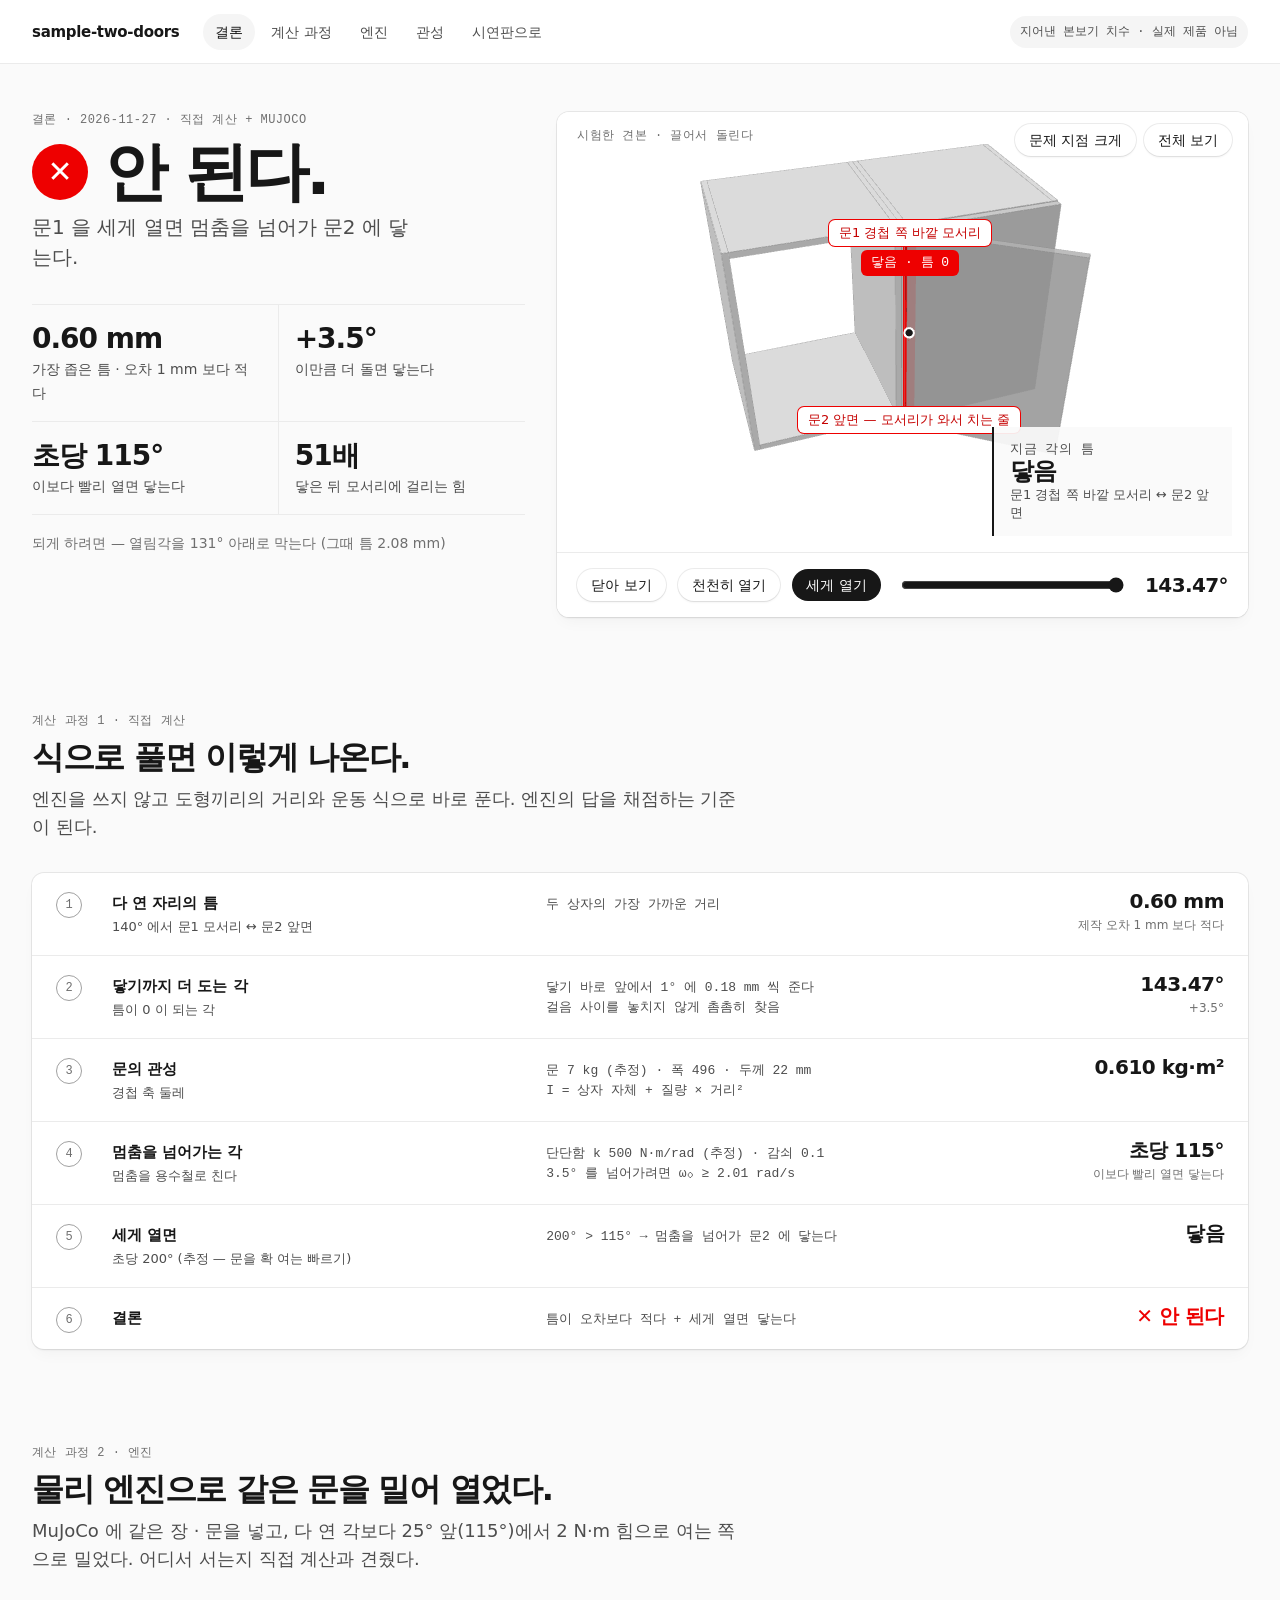
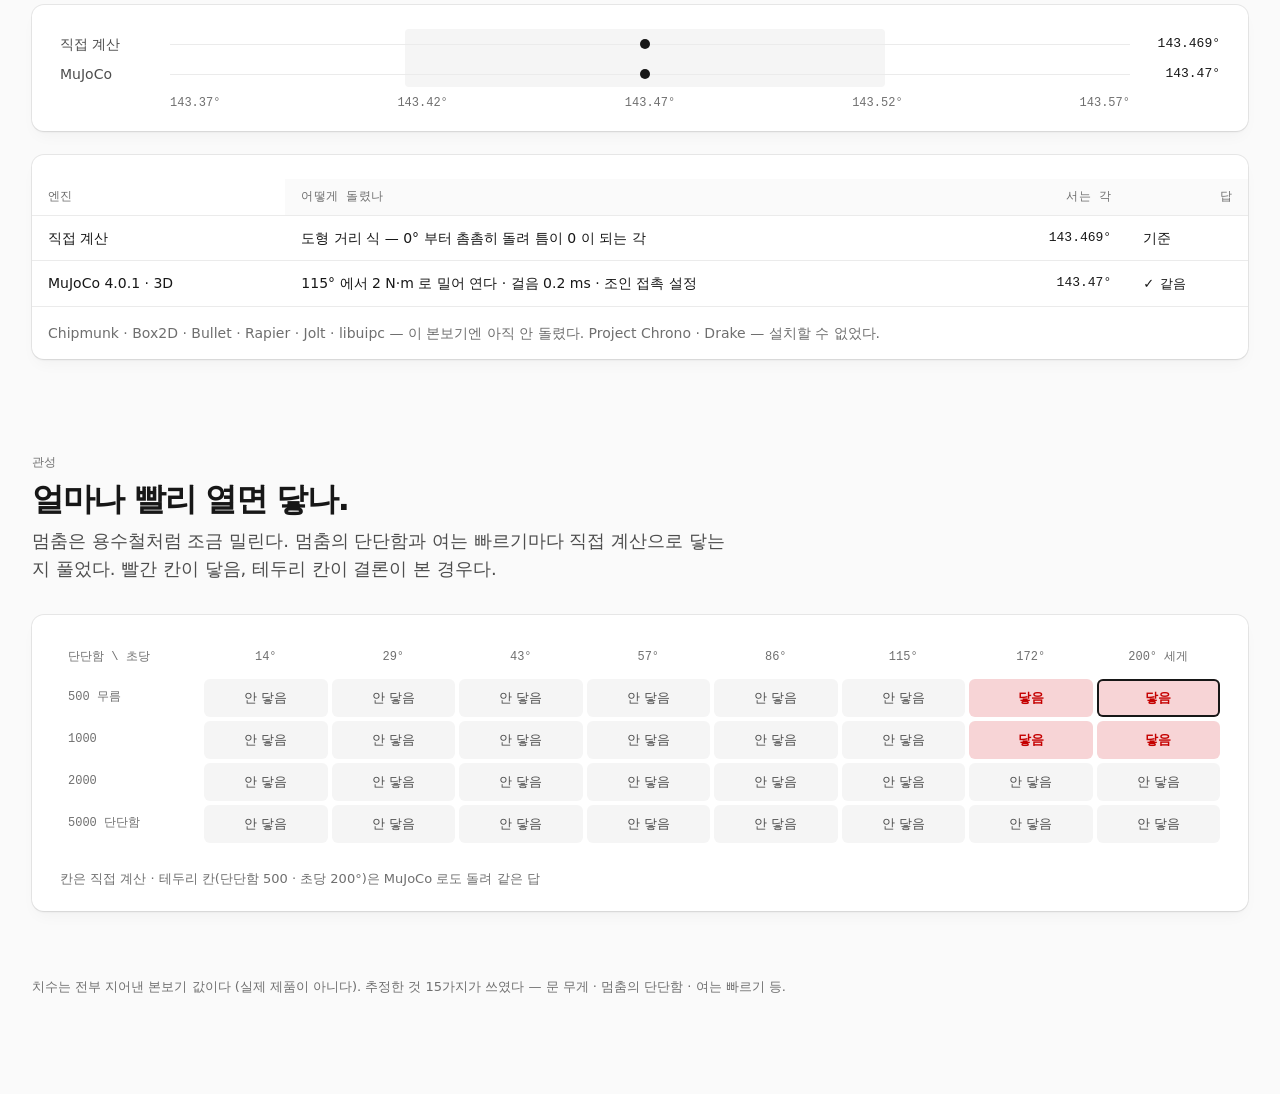
==== result/index.html @ 65b696af "결과 페이지 시안 — 지어낸 두 문 장으로 3D 문제 지점 짚기 · 직접 계산 과정 · MuJoCo 맞춰 보기 · 관성 칸 표 (사용자 11-27 Vercel 모양 · 엔진은 계산" ====
<!doctype html>
<html lang="ko"><head><meta charset="utf-8"><title>결과 페이지 시안 — sample-two-doors</title>
<meta name="viewport" content="width=device-width, initial-scale=1">
<style>
:root{--ink:#171717;--body:#4d4d4d;--mute:#6f6f6f;--hair:#ebebeb;--hair2:#a1a1a1;--canvas:#fff;--soft:#fafafa;--soft2:#f5f5f5;
 --err:#ee0000;--err-soft:#f7d4d6;--err-deep:#c50000;--link:#0070f3;
 --sans:"Segoe UI Variable Display","Segoe UI","Malgun Gothic",system-ui,sans-serif;--mono:"Cascadia Mono",Consolas,"D2Coding",monospace;
 --e2:0 0 0 1px #00000014,0 1px 1px #00000005,0 2px 2px #0000000a;--e4:0 0 0 1px #00000014,0 2px 2px #0000000a,0 8px 16px -4px #0000000a}
*{box-sizing:border-box;margin:0;padding:0}
body{background:var(--soft);color:var(--ink);font-family:var(--sans);font-size:16px;line-height:24px;font-variant-numeric:tabular-nums}
.eyebrow{font-family:var(--mono);font-size:12px;line-height:16px;color:var(--mute);text-transform:uppercase;letter-spacing:.04em}
nav{height:64px;background:var(--canvas);border-bottom:1px solid var(--hair);display:flex;align-items:center;gap:24px;padding:0 32px;position:sticky;top:0}
nav b{font-size:15px;font-weight:600;letter-spacing:-.3px}
nav .links{display:flex;gap:4px}
nav .links a{font-size:14px;color:var(--body);padding:6px 12px;border-radius:999px;text-decoration:none}
nav .links a.on{background:var(--soft2);color:var(--ink)}
.badge{margin-left:auto;font-family:var(--mono);font-size:12px;background:var(--soft2);color:var(--body);border-radius:999px;padding:4px 10px}
.page{max-width:1400px;margin:0 auto;padding:48px 32px 96px}
.hero{display:grid;grid-template-columns:5fr 7fr;gap:32px;align-items:stretch}
.verdict{display:flex;align-items:center;gap:16px;margin:12px 0 8px}
.x{width:56px;height:56px;border-radius:999px;background:var(--err);color:#fff;font-size:30px;display:flex;align-items:center;justify-content:center;font-weight:600}
h1{font-size:64px;line-height:64px;font-weight:600;letter-spacing:-3px}
.lead{font-size:20px;line-height:30px;color:var(--body);max-width:30ch;margin-bottom:32px}
.stats{display:grid;grid-template-columns:1fr 1fr;border-top:1px solid var(--hair)}
.stat{padding:16px 16px 16px 0;border-bottom:1px solid var(--hair)}
.stat:nth-child(odd){border-right:1px solid var(--hair)}.stat:nth-child(even){padding-left:16px}
.stat b{display:block;font-size:28px;line-height:36px;font-weight:600;letter-spacing:-1px}
.stat span{font-size:14px;line-height:20px;color:var(--body)}
.assumed{margin-top:16px;font-size:14px;color:var(--mute)}
.card{background:var(--canvas);border-radius:12px;box-shadow:var(--e4);position:relative;overflow:hidden}
.stage{min-height:440px;position:relative}
.stage .eyebrow{position:absolute;left:20px;top:16px}
.tag{position:absolute;font-size:13px;line-height:18px;background:var(--canvas);box-shadow:var(--e2);border-radius:6px;padding:4px 10px}
.tag.hit{background:var(--err);color:#fff;box-shadow:none}
.gl{position:absolute;inset:0}.gl canvas{display:block;width:100%!important;height:100%!important;cursor:grab}
.tags{position:absolute;inset:0;pointer-events:none}.tags .tag{white-space:nowrap}
.stage .eyebrow{z-index:2}.lens{z-index:2}
#seek{flex:1;accent-color:var(--ink);margin:0 8px}
.zoom{position:absolute;right:16px;top:12px;display:flex;gap:8px;z-index:2}
.tags .pin{background:var(--canvas);color:var(--err-deep);box-shadow:0 0 0 1px var(--err)}
.tags .gaptag{background:var(--ink);color:#fff;box-shadow:none;font-family:var(--mono)}
.tags .gaptag.hit{background:var(--err)}
/* 계산 과정 */
.steps{counter-reset:s}
.step{display:grid;grid-template-columns:40px 1fr 1.2fr 160px;gap:16px;align-items:baseline;padding:16px 24px;border-bottom:1px solid var(--hair)}
.step:last-child{border-bottom:0}
.step::before{counter-increment:s;content:counter(s);font:12px/16px var(--mono);color:var(--mute);border:1px solid var(--hair2);border-radius:999px;width:24px;height:24px;display:flex;align-items:center;justify-content:center}
.step .what{font-size:15px;font-weight:600}
.step .what span{display:block;font-weight:400;font-size:13px;color:var(--body)}
.step .how{font:13px/20px var(--mono);color:var(--body)}
.step .res{font-size:20px;font-weight:600;letter-spacing:-.5px;text-align:right}
.step .res small{display:block;font-size:12px;font-weight:400;color:var(--mute);letter-spacing:0}
.step.end .res{color:var(--err)}
.proc th:first-child,.proc td:first-child{position:sticky;left:0;background:var(--canvas)}
.proc td.m{text-align:right}
.proc th{text-align:right}.proc th:first-child{text-align:left}
.cmp{display:grid;grid-template-columns:repeat(3,1fr);gap:0}
.cmp > div{padding:20px 24px;border-right:1px solid var(--hair)}
.cmp > div:last-child{border-right:0}
.cmp h4{font-size:15px;font-weight:600;margin-bottom:10px}
.cmp .ab{display:grid;grid-template-columns:auto 1fr;gap:4px 12px;font-size:13px;line-height:20px}
.cmp .ab b{font:500 12px/20px var(--mono);color:var(--mute)}
.cmp .bad{color:var(--err-deep)}
.lens{position:absolute;right:16px;bottom:16px;width:240px;padding:14px 16px;background:rgba(250,250,250,.92);border-left:2px solid var(--ink)}
.lens b{font-size:24px;font-weight:600;letter-spacing:-.8px}
.lens p{font-size:13px;line-height:18px;color:var(--body)}
.seek{display:flex;align-items:center;gap:12px;padding:16px 20px;border-top:1px solid var(--hair);background:var(--canvas)}
.pill{font:500 14px/20px var(--sans);border-radius:999px;padding:6px 14px;border:0;box-shadow:var(--e2);background:var(--canvas);color:var(--ink)}
.pill.p{background:var(--ink);color:#fff;box-shadow:none}
.track{flex:1;position:relative;height:4px;background:var(--hair);border-radius:2px;margin:0 8px}
.track i{position:absolute;left:0;width:98.6%;height:4px;background:var(--ink);border-radius:2px}
.track u{position:absolute;top:-6px;width:16px;height:16px;border-radius:50%;background:var(--canvas);box-shadow:var(--e4);margin-left:-8px}
.track s{position:absolute;top:10px;font:12px/16px var(--mono);color:var(--mute);text-decoration:none;transform:translateX(-50%);white-space:nowrap}
.deg{font-size:20px;font-weight:600;letter-spacing:-.6px;min-width:84px;text-align:right}
section.band{margin-top:96px}
h2{font-size:32px;line-height:40px;font-weight:600;letter-spacing:-1.3px;margin:8px 0 8px}
.sub{font-size:18px;line-height:28px;color:var(--body);max-width:62ch;margin-bottom:32px}
.strip{padding:24px 28px 20px}
.row{display:grid;grid-template-columns:110px 1fr 90px;align-items:center;height:30px}
.row .n{font-size:14px;color:var(--body)}.row .v{font:13px/20px var(--mono);text-align:right}
.line{position:relative;height:30px}
.line::before{content:"";position:absolute;left:0;right:0;top:15px;height:1px;background:var(--hair)}
.line i{position:absolute;top:10px;width:10px;height:10px;margin-left:-5px;border-radius:50%;background:var(--ink)}
.band-ok{position:absolute;top:24px;bottom:44px;left:calc(28px + 110px + (100% - 56px - 200px)*.305);width:calc((100% - 56px - 200px)*.5);background:var(--soft2);border-radius:4px}
.axis{display:grid;grid-template-columns:110px 1fr 90px;margin-top:6px}
.axis div{display:flex;justify-content:space-between;font:12px/16px var(--mono);color:var(--mute)}
table{width:100%;border-collapse:collapse;margin-top:24px}
th{font:12px/16px var(--mono);text-transform:uppercase;letter-spacing:.04em;color:var(--mute);text-align:left;background:var(--soft);padding:10px 16px;border-bottom:1px solid var(--hair)}
td{font-size:14px;line-height:20px;padding:12px 16px;border-bottom:1px solid var(--hair);vertical-align:top}
td.m{font-family:var(--mono);font-size:13px}
td .s{display:block;color:var(--mute);font-size:13px}
.ok{display:inline-flex;align-items:center;gap:6px;font-size:13px}
.ok::before{content:"✓";font-weight:600}
.note{font-size:13px;color:var(--err-deep);display:block;margin-top:2px}
.pins{padding:14px 16px;font-size:14px;color:var(--mute)}
.grid{display:grid;grid-template-columns:140px repeat(8,1fr);gap:4px;padding:24px 28px}
.grid div{font-size:13px;line-height:18px;padding:10px 8px;border-radius:6px;background:var(--soft2);color:var(--body);text-align:center}
.grid .h{background:none;font:12px/16px var(--mono);color:var(--mute)}
.grid .rh{text-align:left}
.grid .t{background:var(--err-soft);color:var(--err-deep);font-weight:600}
.grid .f{box-shadow:inset 0 0 0 2px var(--ink)}
.foot{padding:0 28px 20px;font-size:13px;color:var(--mute)}
.note-end{margin-top:64px;font-size:13px;color:var(--mute)}
</style></head><body>

<nav>
  <b>sample-two-doors</b>
  <div class="links"><a class="on" href="#top">결론</a><a href="#calc">계산 과정</a><a href="#engines">엔진</a><a href="#inertia">관성</a><a href="../">시연판으로</a></div>
  <span class="badge">지어낸 본보기 치수 · 실제 제품 아님</span>
</nav>

<main class="page" id="top">
  <div class="hero">
    <div>
      <p class="eyebrow">결론 · 2026-11-27 · 직접 계산 + MuJoCo</p>
      <div class="verdict"><span class="x" aria-hidden="true">✕</span><h1>안 된다.</h1></div>
      <p class="lead">문1 을 세게 열면 멈춤을 넘어가 문2 에 닿는다.</p>
      <div class="stats">
        <div class="stat"><b>0.60 mm</b><span>가장 좁은 틈 · 오차 1 mm 보다 적다</span></div>
        <div class="stat"><b>+3.5°</b><span>이만큼 더 돌면 닿는다</span></div>
        <div class="stat"><b>초당 115°</b><span>이보다 빨리 열면 닿는다</span></div>
        <div class="stat"><b>51배</b><span>닿은 뒤 모서리에 걸리는 힘</span></div>
      </div>
      <p class="assumed">되게 하려면 — 열림각을 131° 아래로 막는다 (그때 틈 2.08 mm)</p>
    </div>

    <div class="card">
      <div class="stage">
        <span class="eyebrow">시험한 견본 · 끌어서 돌린다</span>
        <div id="gl" class="gl"></div>
        <div id="tags" class="tags"></div>
        <div class="zoom"><button class="pill" id="zoom-in">문제 지점 크게</button><button class="pill" id="zoom-out">전체 보기</button></div>
        <div class="lens"><p class="eyebrow" style="position:static">지금 각의 틈</p><b id="gap">—</b><p id="gap-say">문1 경첩 쪽 바깥 모서리 ↔ 문2 앞면</p></div>
      </div>
      <div class="seek">
        <button class="pill" data-play="close">닫아 보기</button><button class="pill" data-play="slow">천천히 열기</button><button class="pill p" data-play="hard">세게 열기</button>
        <input id="seek" type="range" min="0" max="143.469" step="0.05" value="143.469" aria-label="열림각">
        <span id="deg" class="deg">143.47°</span>
      </div>
    </div>
  </div>

  <section class="band" id="calc">
    <p class="eyebrow">계산 과정 1 · 직접 계산</p>
    <h2>식으로 풀면 이렇게 나온다.</h2>
    <p class="sub">엔진을 쓰지 않고 도형끼리의 거리와 운동 식으로 바로 푼다. 엔진의 답을 채점하는 기준이 된다.</p>
    <div class="card steps">
      <div class="step"><div class="what">다 연 자리의 틈<span>140° 에서 문1 모서리 ↔ 문2 앞면</span></div><div class="how">두 상자의 가장 가까운 거리</div><div class="res">0.60 mm<small>제작 오차 1 mm 보다 적다</small></div></div>
      <div class="step"><div class="what">닿기까지 더 도는 각<span>틈이 0 이 되는 각</span></div><div class="how">닿기 바로 앞에서 1° 에 0.18 mm 씩 준다<br>걸음 사이를 놓치지 않게 촘촘히 찾음</div><div class="res">143.47°<small>+3.5°</small></div></div>
      <div class="step"><div class="what">문의 관성<span>경첩 축 둘레</span></div><div class="how">문 7 kg (추정) · 폭 496 · 두께 22 mm<br>I = 상자 자체 + 질량 × 거리²</div><div class="res">0.610 kg·m²</div></div>
      <div class="step"><div class="what">멈춤을 넘어가는 각<span>멈춤을 용수철로 친다</span></div><div class="how">단단함 k 500 N·m/rad (추정) · 감쇠 0.1<br>3.5° 를 넘어가려면 ω₀ ≥ 2.01 rad/s</div><div class="res">초당 115°<small>이보다 빨리 열면 닿는다</small></div></div>
      <div class="step"><div class="what">세게 열면<span>초당 200° (추정 — 문을 확 여는 빠르기)</span></div><div class="how">200° &gt; 115° → 멈춤을 넘어가 문2 에 닿는다</div><div class="res">닿음</div></div>
      <div class="step end"><div class="what">결론</div><div class="how">틈이 오차보다 적다 + 세게 열면 닿는다</div><div class="res">✕ 안 된다</div></div>
    </div>
  </section>

  <section class="band" id="engines">
    <p class="eyebrow">계산 과정 2 · 엔진</p>
    <h2>물리 엔진으로 같은 문을 밀어 열었다.</h2>
    <p class="sub">MuJoCo 에 같은 장 · 문을 넣고, 다 연 각보다 25° 앞(115°)에서 2 N·m 힘으로 여는 쪽으로 밀었다. 어디서 서는지 직접 계산과 견줬다.</p>
    <div class="card strip">
      <span class="band-ok" aria-hidden="true" style="left:calc(28px + 110px + (100% - 56px - 200px)*.245)"></span>
      <div class="row"><span class="n">직접 계산</span><span class="line"><i style="left:49.5%"></i></span><span class="v">143.469°</span></div>
      <div class="row"><span class="n">MuJoCo</span><span class="line"><i style="left:49.5%"></i></span><span class="v">143.47°</span></div>
      <div class="axis"><span></span><div><span>143.37°</span><span>143.42°</span><span>143.47°</span><span>143.52°</span><span>143.57°</span></div><span></span></div>
    </div>
    <div class="card" style="margin-top:24px;overflow-x:auto">
      <table class="proc">
        <tr><th>엔진</th><th style="text-align:left">어떻게 돌렸나</th><th>서는 각</th><th>답</th></tr>
        <tr><td>직접 계산</td><td style="text-align:left">도형 거리 식 — 0° 부터 촘촘히 돌려 틈이 0 이 되는 각</td><td class="m">143.469°</td><td>기준</td></tr>
        <tr><td>MuJoCo 4.0.1 · 3D</td><td style="text-align:left">115° 에서 2 N·m 로 밀어 연다 · 걸음 0.2 ms · 조인 접촉 설정</td><td class="m">143.47°</td><td><span class="ok">같음</span></td></tr>
      </table>
      <p class="pins">Chipmunk · Box2D · Bullet · Rapier · Jolt · libuipc — 이 본보기엔 아직 안 돌렸다. Project Chrono · Drake — 설치할 수 없었다.</p>
    </div>
  </section>

  <section class="band" id="inertia">
    <p class="eyebrow">관성</p>
    <h2>얼마나 빨리 열면 닿나.</h2>
    <p class="sub">멈춤은 용수철처럼 조금 밀린다. 멈춤의 단단함과 여는 빠르기마다 직접 계산으로 닿는지 풀었다. 빨간 칸이 닿음, 테두리 칸이 결론이 본 경우다.</p>
    <div class="card">
      <div class="grid">
        <div class="h rh">단단함 \ 초당</div><div class="h">14°</div><div class="h">29°</div><div class="h">43°</div><div class="h">57°</div><div class="h">86°</div><div class="h">115°</div><div class="h">172°</div><div class="h">200° 세게</div>
        <div class="h rh">500 무름</div><div>안 닿음</div><div>안 닿음</div><div>안 닿음</div><div>안 닿음</div><div>안 닿음</div><div>안 닿음</div><div class="t">닿음</div><div class="t f">닿음</div>
        <div class="h rh">1000</div><div>안 닿음</div><div>안 닿음</div><div>안 닿음</div><div>안 닿음</div><div>안 닿음</div><div>안 닿음</div><div class="t">닿음</div><div class="t">닿음</div>
        <div class="h rh">2000</div><div>안 닿음</div><div>안 닿음</div><div>안 닿음</div><div>안 닿음</div><div>안 닿음</div><div>안 닿음</div><div>안 닿음</div><div>안 닿음</div>
        <div class="h rh">5000 단단함</div><div>안 닿음</div><div>안 닿음</div><div>안 닿음</div><div>안 닿음</div><div>안 닿음</div><div>안 닿음</div><div>안 닿음</div><div>안 닿음</div>
      </div>
      <p class="foot">칸은 직접 계산 · 테두리 칸(단단함 500 · 초당 200°)은 MuJoCo 로도 돌려 같은 답</p>
    </div>
  </section>

  <p class="note-end">치수는 전부 지어낸 본보기 값이다 (실제 제품이 아니다). 추정한 것 15가지가 쓰였다 — 문 무게 · 멈춤의 단단함 · 여는 빠르기 등.</p>
</main>
<script type="importmap">{"imports":{"three":"../vendor/three.module.js","three/addons/controls/OrbitControls.js":"../vendor/controls/OrbitControls.js"}}</script>
<script type="module" src="./result3d.js"></script>
</body></html>
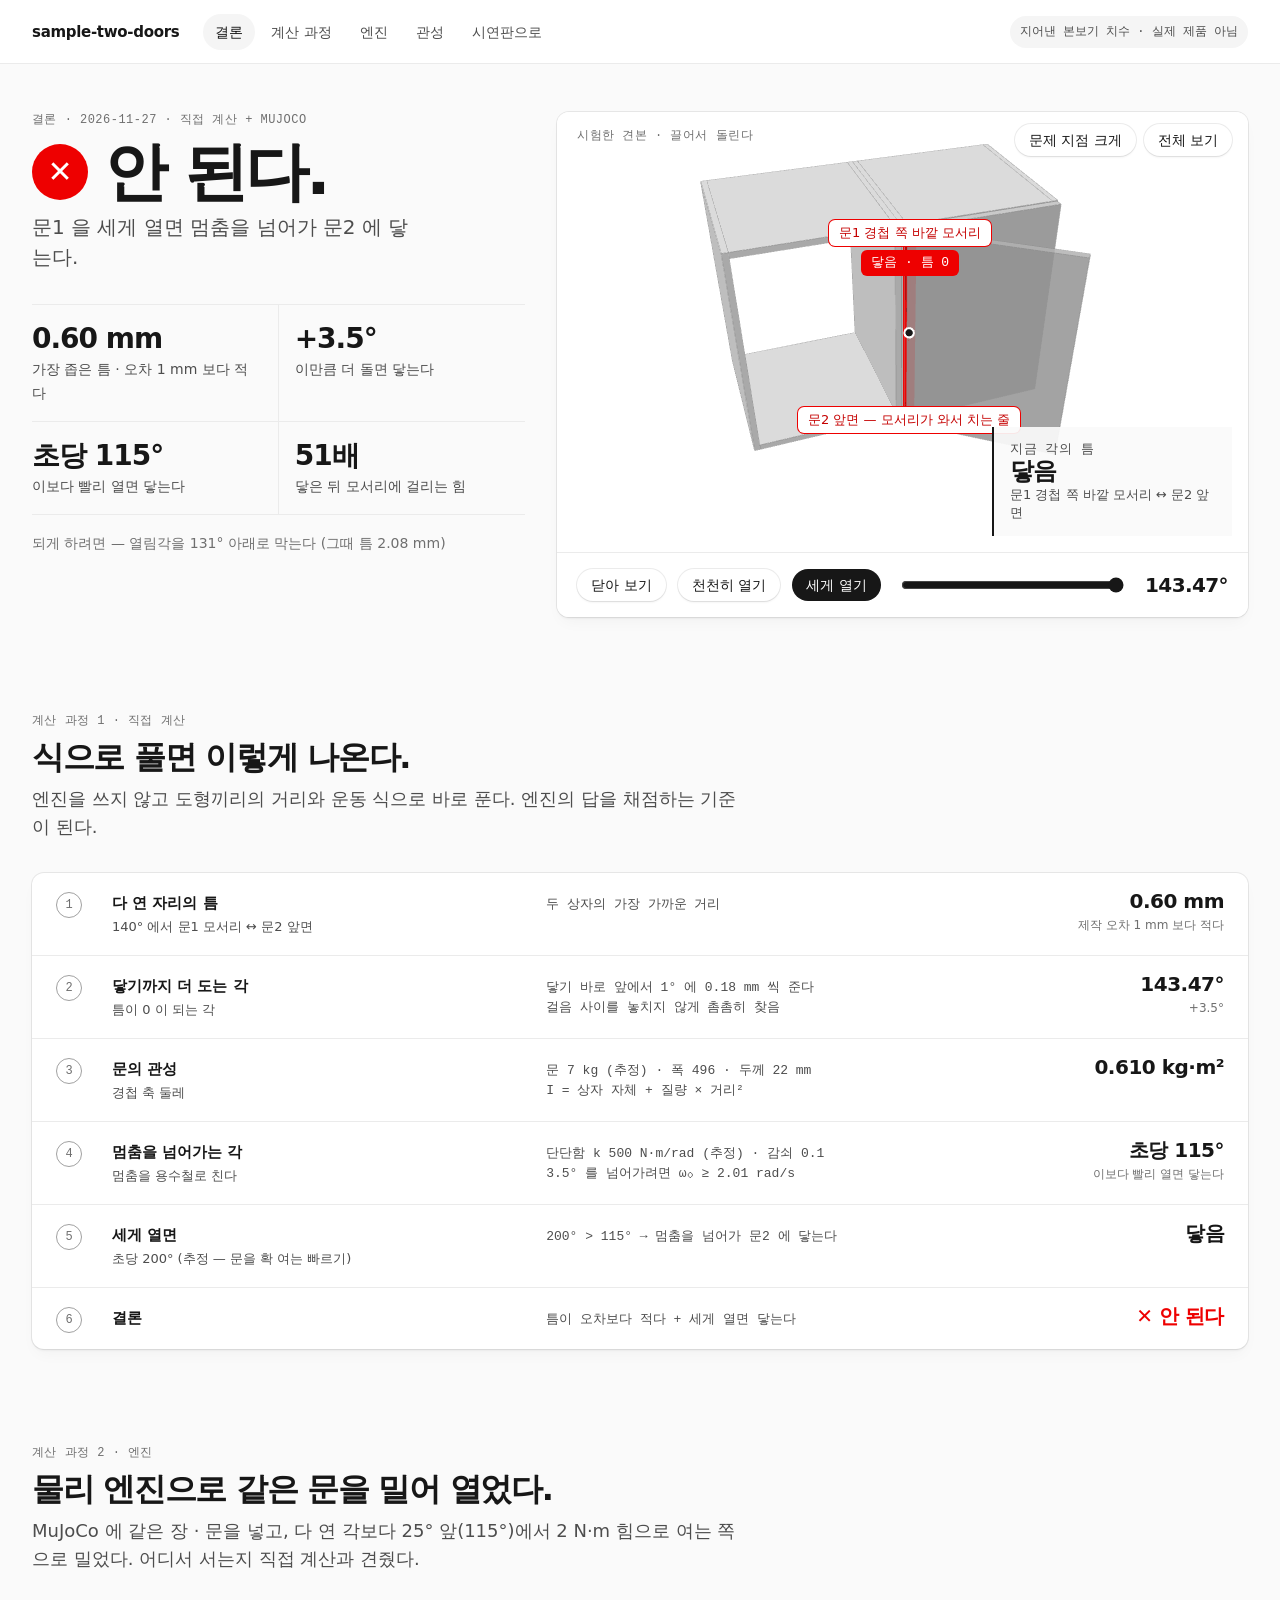
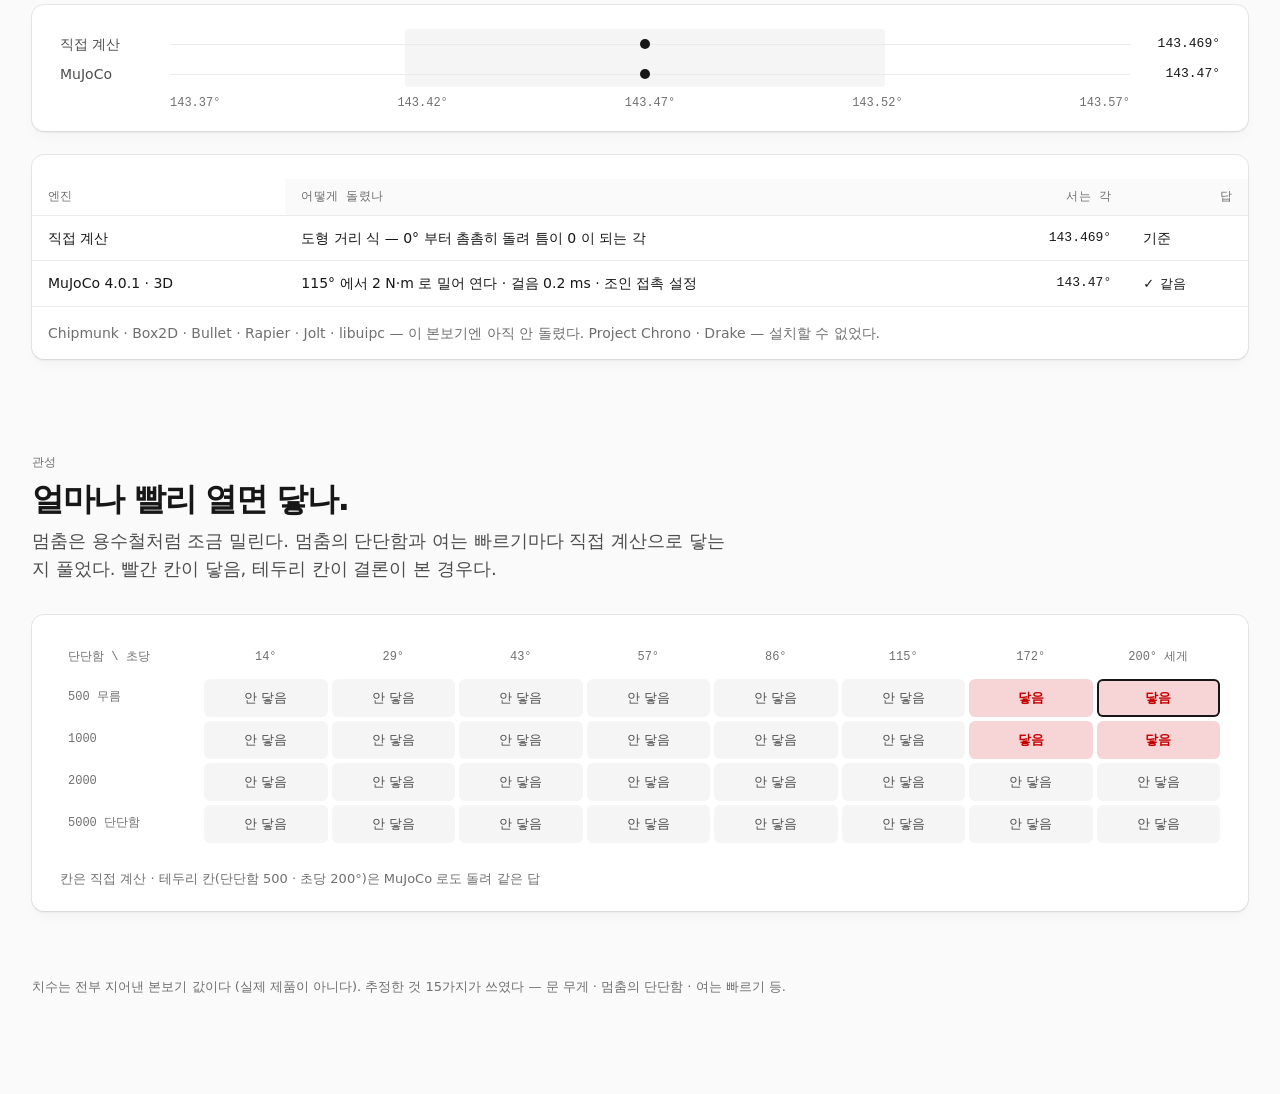
==== commit bcc7c8cb: "결과 페이지 시안 휴대폰 판 — 한 줄로 쌓고 3D 는 좁은 폭에 맞게 물러섬 · 엔진 표는 줄마다 칸으로 · 관성 칸 표는 한 화면에 (사용자 11-28 "모바일 버전도") Co" ====
--- a/result/index.html
+++ b/result/index.html
@@ -1,197 +1,239 @@
-<!doctype html>
-<html lang="ko"><head><meta charset="utf-8"><title>결과 페이지 시안 — sample-two-doors</title>
-<meta name="viewport" content="width=device-width, initial-scale=1">
-<style>
-:root{--ink:#171717;--body:#4d4d4d;--mute:#6f6f6f;--hair:#ebebeb;--hair2:#a1a1a1;--canvas:#fff;--soft:#fafafa;--soft2:#f5f5f5;
- --err:#ee0000;--err-soft:#f7d4d6;--err-deep:#c50000;--link:#0070f3;
- --sans:"Segoe UI Variable Display","Segoe UI","Malgun Gothic",system-ui,sans-serif;--mono:"Cascadia Mono",Consolas,"D2Coding",monospace;
- --e2:0 0 0 1px #00000014,0 1px 1px #00000005,0 2px 2px #0000000a;--e4:0 0 0 1px #00000014,0 2px 2px #0000000a,0 8px 16px -4px #0000000a}
-*{box-sizing:border-box;margin:0;padding:0}
-body{background:var(--soft);color:var(--ink);font-family:var(--sans);font-size:16px;line-height:24px;font-variant-numeric:tabular-nums}
-.eyebrow{font-family:var(--mono);font-size:12px;line-height:16px;color:var(--mute);text-transform:uppercase;letter-spacing:.04em}
-nav{height:64px;background:var(--canvas);border-bottom:1px solid var(--hair);display:flex;align-items:center;gap:24px;padding:0 32px;position:sticky;top:0}
-nav b{font-size:15px;font-weight:600;letter-spacing:-.3px}
-nav .links{display:flex;gap:4px}
-nav .links a{font-size:14px;color:var(--body);padding:6px 12px;border-radius:999px;text-decoration:none}
-nav .links a.on{background:var(--soft2);color:var(--ink)}
-.badge{margin-left:auto;font-family:var(--mono);font-size:12px;background:var(--soft2);color:var(--body);border-radius:999px;padding:4px 10px}
-.page{max-width:1400px;margin:0 auto;padding:48px 32px 96px}
-.hero{display:grid;grid-template-columns:5fr 7fr;gap:32px;align-items:stretch}
-.verdict{display:flex;align-items:center;gap:16px;margin:12px 0 8px}
-.x{width:56px;height:56px;border-radius:999px;background:var(--err);color:#fff;font-size:30px;display:flex;align-items:center;justify-content:center;font-weight:600}
-h1{font-size:64px;line-height:64px;font-weight:600;letter-spacing:-3px}
-.lead{font-size:20px;line-height:30px;color:var(--body);max-width:30ch;margin-bottom:32px}
-.stats{display:grid;grid-template-columns:1fr 1fr;border-top:1px solid var(--hair)}
-.stat{padding:16px 16px 16px 0;border-bottom:1px solid var(--hair)}
-.stat:nth-child(odd){border-right:1px solid var(--hair)}.stat:nth-child(even){padding-left:16px}
-.stat b{display:block;font-size:28px;line-height:36px;font-weight:600;letter-spacing:-1px}
-.stat span{font-size:14px;line-height:20px;color:var(--body)}
-.assumed{margin-top:16px;font-size:14px;color:var(--mute)}
-.card{background:var(--canvas);border-radius:12px;box-shadow:var(--e4);position:relative;overflow:hidden}
-.stage{min-height:440px;position:relative}
-.stage .eyebrow{position:absolute;left:20px;top:16px}
-.tag{position:absolute;font-size:13px;line-height:18px;background:var(--canvas);box-shadow:var(--e2);border-radius:6px;padding:4px 10px}
-.tag.hit{background:var(--err);color:#fff;box-shadow:none}
-.gl{position:absolute;inset:0}.gl canvas{display:block;width:100%!important;height:100%!important;cursor:grab}
-.tags{position:absolute;inset:0;pointer-events:none}.tags .tag{white-space:nowrap}
-.stage .eyebrow{z-index:2}.lens{z-index:2}
-#seek{flex:1;accent-color:var(--ink);margin:0 8px}
-.zoom{position:absolute;right:16px;top:12px;display:flex;gap:8px;z-index:2}
-.tags .pin{background:var(--canvas);color:var(--err-deep);box-shadow:0 0 0 1px var(--err)}
-.tags .gaptag{background:var(--ink);color:#fff;box-shadow:none;font-family:var(--mono)}
-.tags .gaptag.hit{background:var(--err)}
-/* 계산 과정 */
-.steps{counter-reset:s}
-.step{display:grid;grid-template-columns:40px 1fr 1.2fr 160px;gap:16px;align-items:baseline;padding:16px 24px;border-bottom:1px solid var(--hair)}
-.step:last-child{border-bottom:0}
-.step::before{counter-increment:s;content:counter(s);font:12px/16px var(--mono);color:var(--mute);border:1px solid var(--hair2);border-radius:999px;width:24px;height:24px;display:flex;align-items:center;justify-content:center}
-.step .what{font-size:15px;font-weight:600}
-.step .what span{display:block;font-weight:400;font-size:13px;color:var(--body)}
-.step .how{font:13px/20px var(--mono);color:var(--body)}
-.step .res{font-size:20px;font-weight:600;letter-spacing:-.5px;text-align:right}
-.step .res small{display:block;font-size:12px;font-weight:400;color:var(--mute);letter-spacing:0}
-.step.end .res{color:var(--err)}
-.proc th:first-child,.proc td:first-child{position:sticky;left:0;background:var(--canvas)}
-.proc td.m{text-align:right}
-.proc th{text-align:right}.proc th:first-child{text-align:left}
-.cmp{display:grid;grid-template-columns:repeat(3,1fr);gap:0}
-.cmp > div{padding:20px 24px;border-right:1px solid var(--hair)}
-.cmp > div:last-child{border-right:0}
-.cmp h4{font-size:15px;font-weight:600;margin-bottom:10px}
-.cmp .ab{display:grid;grid-template-columns:auto 1fr;gap:4px 12px;font-size:13px;line-height:20px}
-.cmp .ab b{font:500 12px/20px var(--mono);color:var(--mute)}
-.cmp .bad{color:var(--err-deep)}
-.lens{position:absolute;right:16px;bottom:16px;width:240px;padding:14px 16px;background:rgba(250,250,250,.92);border-left:2px solid var(--ink)}
-.lens b{font-size:24px;font-weight:600;letter-spacing:-.8px}
-.lens p{font-size:13px;line-height:18px;color:var(--body)}
-.seek{display:flex;align-items:center;gap:12px;padding:16px 20px;border-top:1px solid var(--hair);background:var(--canvas)}
-.pill{font:500 14px/20px var(--sans);border-radius:999px;padding:6px 14px;border:0;box-shadow:var(--e2);background:var(--canvas);color:var(--ink)}
-.pill.p{background:var(--ink);color:#fff;box-shadow:none}
-.track{flex:1;position:relative;height:4px;background:var(--hair);border-radius:2px;margin:0 8px}
-.track i{position:absolute;left:0;width:98.6%;height:4px;background:var(--ink);border-radius:2px}
-.track u{position:absolute;top:-6px;width:16px;height:16px;border-radius:50%;background:var(--canvas);box-shadow:var(--e4);margin-left:-8px}
-.track s{position:absolute;top:10px;font:12px/16px var(--mono);color:var(--mute);text-decoration:none;transform:translateX(-50%);white-space:nowrap}
-.deg{font-size:20px;font-weight:600;letter-spacing:-.6px;min-width:84px;text-align:right}
-section.band{margin-top:96px}
-h2{font-size:32px;line-height:40px;font-weight:600;letter-spacing:-1.3px;margin:8px 0 8px}
-.sub{font-size:18px;line-height:28px;color:var(--body);max-width:62ch;margin-bottom:32px}
-.strip{padding:24px 28px 20px}
-.row{display:grid;grid-template-columns:110px 1fr 90px;align-items:center;height:30px}
-.row .n{font-size:14px;color:var(--body)}.row .v{font:13px/20px var(--mono);text-align:right}
-.line{position:relative;height:30px}
-.line::before{content:"";position:absolute;left:0;right:0;top:15px;height:1px;background:var(--hair)}
-.line i{position:absolute;top:10px;width:10px;height:10px;margin-left:-5px;border-radius:50%;background:var(--ink)}
-.band-ok{position:absolute;top:24px;bottom:44px;left:calc(28px + 110px + (100% - 56px - 200px)*.305);width:calc((100% - 56px - 200px)*.5);background:var(--soft2);border-radius:4px}
-.axis{display:grid;grid-template-columns:110px 1fr 90px;margin-top:6px}
-.axis div{display:flex;justify-content:space-between;font:12px/16px var(--mono);color:var(--mute)}
-table{width:100%;border-collapse:collapse;margin-top:24px}
-th{font:12px/16px var(--mono);text-transform:uppercase;letter-spacing:.04em;color:var(--mute);text-align:left;background:var(--soft);padding:10px 16px;border-bottom:1px solid var(--hair)}
-td{font-size:14px;line-height:20px;padding:12px 16px;border-bottom:1px solid var(--hair);vertical-align:top}
-td.m{font-family:var(--mono);font-size:13px}
-td .s{display:block;color:var(--mute);font-size:13px}
-.ok{display:inline-flex;align-items:center;gap:6px;font-size:13px}
-.ok::before{content:"✓";font-weight:600}
-.note{font-size:13px;color:var(--err-deep);display:block;margin-top:2px}
-.pins{padding:14px 16px;font-size:14px;color:var(--mute)}
-.grid{display:grid;grid-template-columns:140px repeat(8,1fr);gap:4px;padding:24px 28px}
-.grid div{font-size:13px;line-height:18px;padding:10px 8px;border-radius:6px;background:var(--soft2);color:var(--body);text-align:center}
-.grid .h{background:none;font:12px/16px var(--mono);color:var(--mute)}
-.grid .rh{text-align:left}
-.grid .t{background:var(--err-soft);color:var(--err-deep);font-weight:600}
-.grid .f{box-shadow:inset 0 0 0 2px var(--ink)}
-.foot{padding:0 28px 20px;font-size:13px;color:var(--mute)}
-.note-end{margin-top:64px;font-size:13px;color:var(--mute)}
-</style></head><body>
-
-<nav>
-  <b>sample-two-doors</b>
-  <div class="links"><a class="on" href="#top">결론</a><a href="#calc">계산 과정</a><a href="#engines">엔진</a><a href="#inertia">관성</a><a href="../">시연판으로</a></div>
-  <span class="badge">지어낸 본보기 치수 · 실제 제품 아님</span>
-</nav>
-
-<main class="page" id="top">
-  <div class="hero">
-    <div>
-      <p class="eyebrow">결론 · 2026-11-27 · 직접 계산 + MuJoCo</p>
-      <div class="verdict"><span class="x" aria-hidden="true">✕</span><h1>안 된다.</h1></div>
-      <p class="lead">문1 을 세게 열면 멈춤을 넘어가 문2 에 닿는다.</p>
-      <div class="stats">
-        <div class="stat"><b>0.60 mm</b><span>가장 좁은 틈 · 오차 1 mm 보다 적다</span></div>
-        <div class="stat"><b>+3.5°</b><span>이만큼 더 돌면 닿는다</span></div>
-        <div class="stat"><b>초당 115°</b><span>이보다 빨리 열면 닿는다</span></div>
-        <div class="stat"><b>51배</b><span>닿은 뒤 모서리에 걸리는 힘</span></div>
-      </div>
-      <p class="assumed">되게 하려면 — 열림각을 131° 아래로 막는다 (그때 틈 2.08 mm)</p>
-    </div>
-
-    <div class="card">
-      <div class="stage">
-        <span class="eyebrow">시험한 견본 · 끌어서 돌린다</span>
-        <div id="gl" class="gl"></div>
-        <div id="tags" class="tags"></div>
-        <div class="zoom"><button class="pill" id="zoom-in">문제 지점 크게</button><button class="pill" id="zoom-out">전체 보기</button></div>
-        <div class="lens"><p class="eyebrow" style="position:static">지금 각의 틈</p><b id="gap">—</b><p id="gap-say">문1 경첩 쪽 바깥 모서리 ↔ 문2 앞면</p></div>
-      </div>
-      <div class="seek">
-        <button class="pill" data-play="close">닫아 보기</button><button class="pill" data-play="slow">천천히 열기</button><button class="pill p" data-play="hard">세게 열기</button>
-        <input id="seek" type="range" min="0" max="143.469" step="0.05" value="143.469" aria-label="열림각">
-        <span id="deg" class="deg">143.47°</span>
-      </div>
-    </div>
-  </div>
-
-  <section class="band" id="calc">
-    <p class="eyebrow">계산 과정 1 · 직접 계산</p>
-    <h2>식으로 풀면 이렇게 나온다.</h2>
-    <p class="sub">엔진을 쓰지 않고 도형끼리의 거리와 운동 식으로 바로 푼다. 엔진의 답을 채점하는 기준이 된다.</p>
-    <div class="card steps">
-      <div class="step"><div class="what">다 연 자리의 틈<span>140° 에서 문1 모서리 ↔ 문2 앞면</span></div><div class="how">두 상자의 가장 가까운 거리</div><div class="res">0.60 mm<small>제작 오차 1 mm 보다 적다</small></div></div>
-      <div class="step"><div class="what">닿기까지 더 도는 각<span>틈이 0 이 되는 각</span></div><div class="how">닿기 바로 앞에서 1° 에 0.18 mm 씩 준다<br>걸음 사이를 놓치지 않게 촘촘히 찾음</div><div class="res">143.47°<small>+3.5°</small></div></div>
-      <div class="step"><div class="what">문의 관성<span>경첩 축 둘레</span></div><div class="how">문 7 kg (추정) · 폭 496 · 두께 22 mm<br>I = 상자 자체 + 질량 × 거리²</div><div class="res">0.610 kg·m²</div></div>
-      <div class="step"><div class="what">멈춤을 넘어가는 각<span>멈춤을 용수철로 친다</span></div><div class="how">단단함 k 500 N·m/rad (추정) · 감쇠 0.1<br>3.5° 를 넘어가려면 ω₀ ≥ 2.01 rad/s</div><div class="res">초당 115°<small>이보다 빨리 열면 닿는다</small></div></div>
-      <div class="step"><div class="what">세게 열면<span>초당 200° (추정 — 문을 확 여는 빠르기)</span></div><div class="how">200° &gt; 115° → 멈춤을 넘어가 문2 에 닿는다</div><div class="res">닿음</div></div>
-      <div class="step end"><div class="what">결론</div><div class="how">틈이 오차보다 적다 + 세게 열면 닿는다</div><div class="res">✕ 안 된다</div></div>
-    </div>
-  </section>
-
-  <section class="band" id="engines">
-    <p class="eyebrow">계산 과정 2 · 엔진</p>
-    <h2>물리 엔진으로 같은 문을 밀어 열었다.</h2>
-    <p class="sub">MuJoCo 에 같은 장 · 문을 넣고, 다 연 각보다 25° 앞(115°)에서 2 N·m 힘으로 여는 쪽으로 밀었다. 어디서 서는지 직접 계산과 견줬다.</p>
-    <div class="card strip">
-      <span class="band-ok" aria-hidden="true" style="left:calc(28px + 110px + (100% - 56px - 200px)*.245)"></span>
-      <div class="row"><span class="n">직접 계산</span><span class="line"><i style="left:49.5%"></i></span><span class="v">143.469°</span></div>
-      <div class="row"><span class="n">MuJoCo</span><span class="line"><i style="left:49.5%"></i></span><span class="v">143.47°</span></div>
-      <div class="axis"><span></span><div><span>143.37°</span><span>143.42°</span><span>143.47°</span><span>143.52°</span><span>143.57°</span></div><span></span></div>
-    </div>
-    <div class="card" style="margin-top:24px;overflow-x:auto">
-      <table class="proc">
-        <tr><th>엔진</th><th style="text-align:left">어떻게 돌렸나</th><th>서는 각</th><th>답</th></tr>
-        <tr><td>직접 계산</td><td style="text-align:left">도형 거리 식 — 0° 부터 촘촘히 돌려 틈이 0 이 되는 각</td><td class="m">143.469°</td><td>기준</td></tr>
-        <tr><td>MuJoCo 4.0.1 · 3D</td><td style="text-align:left">115° 에서 2 N·m 로 밀어 연다 · 걸음 0.2 ms · 조인 접촉 설정</td><td class="m">143.47°</td><td><span class="ok">같음</span></td></tr>
-      </table>
-      <p class="pins">Chipmunk · Box2D · Bullet · Rapier · Jolt · libuipc — 이 본보기엔 아직 안 돌렸다. Project Chrono · Drake — 설치할 수 없었다.</p>
-    </div>
-  </section>
-
-  <section class="band" id="inertia">
-    <p class="eyebrow">관성</p>
-    <h2>얼마나 빨리 열면 닿나.</h2>
-    <p class="sub">멈춤은 용수철처럼 조금 밀린다. 멈춤의 단단함과 여는 빠르기마다 직접 계산으로 닿는지 풀었다. 빨간 칸이 닿음, 테두리 칸이 결론이 본 경우다.</p>
-    <div class="card">
-      <div class="grid">
-        <div class="h rh">단단함 \ 초당</div><div class="h">14°</div><div class="h">29°</div><div class="h">43°</div><div class="h">57°</div><div class="h">86°</div><div class="h">115°</div><div class="h">172°</div><div class="h">200° 세게</div>
-        <div class="h rh">500 무름</div><div>안 닿음</div><div>안 닿음</div><div>안 닿음</div><div>안 닿음</div><div>안 닿음</div><div>안 닿음</div><div class="t">닿음</div><div class="t f">닿음</div>
-        <div class="h rh">1000</div><div>안 닿음</div><div>안 닿음</div><div>안 닿음</div><div>안 닿음</div><div>안 닿음</div><div>안 닿음</div><div class="t">닿음</div><div class="t">닿음</div>
-        <div class="h rh">2000</div><div>안 닿음</div><div>안 닿음</div><div>안 닿음</div><div>안 닿음</div><div>안 닿음</div><div>안 닿음</div><div>안 닿음</div><div>안 닿음</div>
-        <div class="h rh">5000 단단함</div><div>안 닿음</div><div>안 닿음</div><div>안 닿음</div><div>안 닿음</div><div>안 닿음</div><div>안 닿음</div><div>안 닿음</div><div>안 닿음</div>
-      </div>
-      <p class="foot">칸은 직접 계산 · 테두리 칸(단단함 500 · 초당 200°)은 MuJoCo 로도 돌려 같은 답</p>
-    </div>
-  </section>
-
-  <p class="note-end">치수는 전부 지어낸 본보기 값이다 (실제 제품이 아니다). 추정한 것 15가지가 쓰였다 — 문 무게 · 멈춤의 단단함 · 여는 빠르기 등.</p>
-</main>
-<script type="importmap">{"imports":{"three":"../vendor/three.module.js","three/addons/controls/OrbitControls.js":"../vendor/controls/OrbitControls.js"}}</script>
-<script type="module" src="./result3d.js"></script>
-</body></html>
+<!doctype html>
+<html lang="ko"><head><meta charset="utf-8"><title>결과 페이지 시안 — sample-two-doors</title>
+<meta name="viewport" content="width=device-width, initial-scale=1">
+<style>
+:root{--ink:#171717;--body:#4d4d4d;--mute:#6f6f6f;--hair:#ebebeb;--hair2:#a1a1a1;--canvas:#fff;--soft:#fafafa;--soft2:#f5f5f5;
+ --err:#ee0000;--err-soft:#f7d4d6;--err-deep:#c50000;--link:#0070f3;
+ --sans:"Segoe UI Variable Display","Segoe UI","Malgun Gothic",system-ui,sans-serif;--mono:"Cascadia Mono",Consolas,"D2Coding",monospace;
+ --e2:0 0 0 1px #00000014,0 1px 1px #00000005,0 2px 2px #0000000a;--e4:0 0 0 1px #00000014,0 2px 2px #0000000a,0 8px 16px -4px #0000000a}
+*{box-sizing:border-box;margin:0;padding:0}
+body{background:var(--soft);color:var(--ink);font-family:var(--sans);font-size:16px;line-height:24px;font-variant-numeric:tabular-nums}
+.eyebrow{font-family:var(--mono);font-size:12px;line-height:16px;color:var(--mute);text-transform:uppercase;letter-spacing:.04em}
+nav{height:64px;background:var(--canvas);border-bottom:1px solid var(--hair);display:flex;align-items:center;gap:24px;padding:0 32px;position:sticky;top:0;z-index:10}
+nav b{font-size:15px;font-weight:600;letter-spacing:-.3px}
+nav .links{display:flex;gap:4px}
+nav .links a{font-size:14px;color:var(--body);padding:6px 12px;border-radius:999px;text-decoration:none}
+nav .links a.on{background:var(--soft2);color:var(--ink)}
+.badge{margin-left:auto;font-family:var(--mono);font-size:12px;background:var(--soft2);color:var(--body);border-radius:999px;padding:4px 10px}
+.page{max-width:1400px;margin:0 auto;padding:48px 32px 96px}
+.hero{display:grid;grid-template-columns:5fr 7fr;gap:32px;align-items:stretch}
+.verdict{display:flex;align-items:center;gap:16px;margin:12px 0 8px}
+.x{width:56px;height:56px;border-radius:999px;background:var(--err);color:#fff;font-size:30px;display:flex;align-items:center;justify-content:center;font-weight:600}
+h1{font-size:64px;line-height:64px;font-weight:600;letter-spacing:-3px}
+.lead{font-size:20px;line-height:30px;color:var(--body);max-width:30ch;margin-bottom:32px}
+.stats{display:grid;grid-template-columns:1fr 1fr;border-top:1px solid var(--hair)}
+.stat{padding:16px 16px 16px 0;border-bottom:1px solid var(--hair)}
+.stat:nth-child(odd){border-right:1px solid var(--hair)}.stat:nth-child(even){padding-left:16px}
+.stat b{display:block;font-size:28px;line-height:36px;font-weight:600;letter-spacing:-1px}
+.stat span{font-size:14px;line-height:20px;color:var(--body)}
+.assumed{margin-top:16px;font-size:14px;color:var(--mute)}
+.card{background:var(--canvas);border-radius:12px;box-shadow:var(--e4);position:relative;overflow:hidden}
+.stage{min-height:440px;position:relative}
+.stage .eyebrow{position:absolute;left:20px;top:16px}
+.tag{position:absolute;font-size:13px;line-height:18px;background:var(--canvas);box-shadow:var(--e2);border-radius:6px;padding:4px 10px}
+.tag.hit{background:var(--err);color:#fff;box-shadow:none}
+.gl{position:absolute;inset:0}.gl canvas{display:block;width:100%!important;height:100%!important;cursor:grab}
+.tags{position:absolute;inset:0;pointer-events:none}.tags .tag{white-space:nowrap}
+.stage .eyebrow{z-index:2}.lens{z-index:2}
+#seek{flex:1;accent-color:var(--ink);margin:0 8px}
+.zoom{position:absolute;right:16px;top:12px;display:flex;gap:8px;z-index:2}
+.tags .pin{background:var(--canvas);color:var(--err-deep);box-shadow:0 0 0 1px var(--err)}
+.tags .gaptag{background:var(--ink);color:#fff;box-shadow:none;font-family:var(--mono)}
+.tags .gaptag.hit{background:var(--err)}
+/* 계산 과정 */
+.steps{counter-reset:s}
+.step{display:grid;grid-template-columns:40px 1fr 1.2fr 160px;gap:16px;align-items:baseline;padding:16px 24px;border-bottom:1px solid var(--hair)}
+.step:last-child{border-bottom:0}
+.step::before{counter-increment:s;content:counter(s);font:12px/16px var(--mono);color:var(--mute);border:1px solid var(--hair2);border-radius:999px;width:24px;height:24px;display:flex;align-items:center;justify-content:center}
+.step .what{font-size:15px;font-weight:600}
+.step .what span{display:block;font-weight:400;font-size:13px;color:var(--body)}
+.step .how{font:13px/20px var(--mono);color:var(--body)}
+.step .res{font-size:20px;font-weight:600;letter-spacing:-.5px;text-align:right}
+.step .res small{display:block;font-size:12px;font-weight:400;color:var(--mute);letter-spacing:0}
+.step.end .res{color:var(--err)}
+.proc th:first-child,.proc td:first-child{position:sticky;left:0;background:var(--canvas)}
+.proc td.m{text-align:right}
+.proc th{text-align:right}.proc th:first-child{text-align:left}
+.cmp{display:grid;grid-template-columns:repeat(3,1fr);gap:0}
+.cmp > div{padding:20px 24px;border-right:1px solid var(--hair)}
+.cmp > div:last-child{border-right:0}
+.cmp h4{font-size:15px;font-weight:600;margin-bottom:10px}
+.cmp .ab{display:grid;grid-template-columns:auto 1fr;gap:4px 12px;font-size:13px;line-height:20px}
+.cmp .ab b{font:500 12px/20px var(--mono);color:var(--mute)}
+.cmp .bad{color:var(--err-deep)}
+.lens{position:absolute;right:16px;bottom:16px;width:240px;padding:14px 16px;background:rgba(250,250,250,.92);border-left:2px solid var(--ink)}
+.lens b{font-size:24px;font-weight:600;letter-spacing:-.8px}
+.lens p{font-size:13px;line-height:18px;color:var(--body)}
+.seek{display:flex;align-items:center;gap:12px;padding:16px 20px;border-top:1px solid var(--hair);background:var(--canvas)}
+.pill{font:500 14px/20px var(--sans);border-radius:999px;padding:6px 14px;border:0;box-shadow:var(--e2);background:var(--canvas);color:var(--ink)}
+.pill.p{background:var(--ink);color:#fff;box-shadow:none}
+.track{flex:1;position:relative;height:4px;background:var(--hair);border-radius:2px;margin:0 8px}
+.track i{position:absolute;left:0;width:98.6%;height:4px;background:var(--ink);border-radius:2px}
+.track u{position:absolute;top:-6px;width:16px;height:16px;border-radius:50%;background:var(--canvas);box-shadow:var(--e4);margin-left:-8px}
+.track s{position:absolute;top:10px;font:12px/16px var(--mono);color:var(--mute);text-decoration:none;transform:translateX(-50%);white-space:nowrap}
+.deg{font-size:20px;font-weight:600;letter-spacing:-.6px;min-width:84px;text-align:right}
+section.band{margin-top:96px}
+h2{font-size:32px;line-height:40px;font-weight:600;letter-spacing:-1.3px;margin:8px 0 8px}
+.sub{font-size:18px;line-height:28px;color:var(--body);max-width:62ch;margin-bottom:32px}
+.strip{padding:24px 28px 20px}
+.strip{--nw:110px;--vw:90px}
+.row{display:grid;grid-template-columns:var(--nw) 1fr var(--vw);align-items:center;height:30px}
+.row .n{font-size:14px;color:var(--body)}.row .v{font:13px/20px var(--mono);text-align:right}
+.line{position:relative;height:30px}
+.line::before{content:"";position:absolute;left:0;right:0;top:15px;height:1px;background:var(--hair)}
+.line i{position:absolute;top:10px;width:10px;height:10px;margin-left:-5px;border-radius:50%;background:var(--ink)}
+.band-ok{position:absolute;top:24px;bottom:44px;left:calc(28px + var(--nw) + (100% - 56px - var(--nw) - var(--vw))*var(--at,.305));width:calc((100% - 56px - var(--nw) - var(--vw))*.5);background:var(--soft2);border-radius:4px}
+.axis{display:grid;grid-template-columns:var(--nw) 1fr var(--vw);margin-top:6px}
+.axis div{display:flex;justify-content:space-between;font:12px/16px var(--mono);color:var(--mute)}
+table{width:100%;border-collapse:collapse;margin-top:24px}
+th{font:12px/16px var(--mono);text-transform:uppercase;letter-spacing:.04em;color:var(--mute);text-align:left;background:var(--soft);padding:10px 16px;border-bottom:1px solid var(--hair)}
+td{font-size:14px;line-height:20px;padding:12px 16px;border-bottom:1px solid var(--hair);vertical-align:top}
+td.m{font-family:var(--mono);font-size:13px}
+td .s{display:block;color:var(--mute);font-size:13px}
+.ok{display:inline-flex;align-items:center;gap:6px;font-size:13px}
+.ok::before{content:"✓";font-weight:600}
+.note{font-size:13px;color:var(--err-deep);display:block;margin-top:2px}
+.pins{padding:14px 16px;font-size:14px;color:var(--mute)}
+.grid{display:grid;grid-template-columns:140px repeat(8,1fr);gap:4px;padding:24px 28px}
+.grid div{font-size:13px;line-height:18px;padding:10px 8px;border-radius:6px;background:var(--soft2);color:var(--body);text-align:center}
+.grid .h{background:none;font:12px/16px var(--mono);color:var(--mute)}
+.grid .rh{text-align:left}
+.grid .t{background:var(--err-soft);color:var(--err-deep);font-weight:600}
+.grid .f{box-shadow:inset 0 0 0 2px var(--ink)}
+.foot{padding:0 28px 20px;font-size:13px;color:var(--mute)}
+.note-end{margin-top:64px;font-size:13px;color:var(--mute)}
+
+/* 휴대폰 — 한 줄로 쌓는다 (3D → 막대 → 계산 과정 → 엔진 → 관성) */
+.scroll-x{overflow-x:auto;-webkit-overflow-scrolling:touch}
+@media (max-width:760px){
+ nav{height:auto;flex-wrap:wrap;gap:8px 12px;padding:10px 16px;position:static}
+ nav .links{order:3;width:100%;overflow-x:auto;flex-wrap:nowrap;white-space:nowrap;margin:0 -4px;scrollbar-width:none}
+ nav .links::-webkit-scrollbar{display:none}
+ .badge{margin-left:auto;font-size:11px;padding:3px 8px}
+ .page{padding:24px 16px 64px}
+ .hero{grid-template-columns:1fr;gap:24px}
+ .verdict{gap:12px}.x{width:44px;height:44px;font-size:24px}
+ h1{font-size:44px;line-height:48px;letter-spacing:-2px}
+ .lead{font-size:18px;line-height:27px;margin-bottom:20px}
+ .stat b{font-size:22px;line-height:30px}.stat span{font-size:13px}
+ .stage{min-height:0}.stage .gl{position:relative;height:340px}
+ .zoom{right:10px;top:34px}.zoom .pill{font-size:13px;padding:5px 10px}
+ .lens{position:static;width:auto;margin:0;padding:10px 14px;border-left:0;border-top:1px solid var(--hair);background:var(--soft)}.lens b{font-size:18px}.lens p{font-size:12px}
+ .seek{flex-wrap:wrap;padding:12px}
+ .seek .pill{flex:1;padding:8px 6px;font-size:13px}
+ #seek{order:5;flex:1 1 70%;margin:6px 0 0}.deg{order:6;margin-top:6px;font-size:18px;min-width:0}
+ section.band{margin-top:64px}
+ h2{font-size:26px;line-height:32px;letter-spacing:-.9px}
+ .sub{font-size:16px;line-height:24px;margin-bottom:20px}
+ .step{grid-template-columns:28px 1fr;gap:4px 12px;padding:14px 16px}
+ .step .how,.step .res{grid-column:2}.step .res{text-align:left;font-size:18px}
+ .strip{--nw:72px;--vw:74px;padding:16px 14px 14px}
+ .band-ok{left:calc(14px + var(--nw) + (100% - 28px - var(--nw) - var(--vw))*var(--at,.305));width:calc((100% - 28px - var(--nw) - var(--vw))*.5)}
+ .row .n{font-size:13px}.row .v{font-size:12px}
+ .axis div{font-size:10px}
+ .axis div span:nth-child(2n){visibility:hidden}
+ .proc,.proc tbody{display:block}
+ .proc tr{display:grid;grid-template-columns:1fr auto auto;gap:4px 12px;padding:12px 16px;border-bottom:1px solid var(--hair)}
+ .proc tr:first-child{display:none}
+ .proc td{padding:0;border:0}
+ .proc td:nth-child(1){order:1;font-weight:600}.proc td:nth-child(3){order:2}.proc td:nth-child(4){order:3}
+ .proc td:nth-child(2){order:4;grid-column:1/-1;color:var(--body);font-size:13px}
+ .grid{grid-template-columns:58px repeat(8,1fr);gap:2px;padding:12px}
+ .grid div{font-size:10px;line-height:14px;padding:8px 1px;border-radius:4px}
+ .grid .h{font-size:9px}
+ .foot,.pins{padding-left:16px;padding-right:16px}
+}
+</style></head><body>
+
+<nav>
+  <b>sample-two-doors</b>
+  <div class="links"><a class="on" href="#top">결론</a><a href="#calc">계산 과정</a><a href="#engines">엔진</a><a href="#inertia">관성</a><a href="../">시연판으로</a></div>
+  <span class="badge">지어낸 본보기 치수 · 실제 제품 아님</span>
+</nav>
+
+<main class="page" id="top">
+  <div class="hero">
+    <div>
+      <p class="eyebrow">결론 · 2026-11-27 · 직접 계산 + MuJoCo</p>
+      <div class="verdict"><span class="x" aria-hidden="true">✕</span><h1>안 된다.</h1></div>
+      <p class="lead">문1 을 세게 열면 멈춤을 넘어가 문2 에 닿는다.</p>
+      <div class="stats">
+        <div class="stat"><b>0.60 mm</b><span>가장 좁은 틈 · 오차 1 mm 보다 적다</span></div>
+        <div class="stat"><b>+3.5°</b><span>이만큼 더 돌면 닿는다</span></div>
+        <div class="stat"><b>초당 115°</b><span>이보다 빨리 열면 닿는다</span></div>
+        <div class="stat"><b>51배</b><span>닿은 뒤 모서리에 걸리는 힘</span></div>
+      </div>
+      <p class="assumed">되게 하려면 — 열림각을 131° 아래로 막는다 (그때 틈 2.08 mm)</p>
+    </div>
+
+    <div class="card">
+      <div class="stage">
+        <span class="eyebrow">시험한 견본 · 끌어서 돌린다</span>
+        <div id="gl" class="gl"></div>
+        <div id="tags" class="tags"></div>
+        <div class="zoom"><button class="pill" id="zoom-in">문제 지점 크게</button><button class="pill" id="zoom-out">전체 보기</button></div>
+        <div class="lens"><p class="eyebrow" style="position:static">지금 각의 틈</p><b id="gap">—</b><p id="gap-say">문1 경첩 쪽 바깥 모서리 ↔ 문2 앞면</p></div>
+      </div>
+      <div class="seek">
+        <button class="pill" data-play="close">닫아 보기</button><button class="pill" data-play="slow">천천히 열기</button><button class="pill p" data-play="hard">세게 열기</button>
+        <input id="seek" type="range" min="0" max="143.469" step="0.05" value="143.469" aria-label="열림각">
+        <span id="deg" class="deg">143.47°</span>
+      </div>
+    </div>
+  </div>
+
+  <section class="band" id="calc">
+    <p class="eyebrow">계산 과정 1 · 직접 계산</p>
+    <h2>식으로 풀면 이렇게 나온다.</h2>
+    <p class="sub">엔진을 쓰지 않고 도형끼리의 거리와 운동 식으로 바로 푼다. 엔진의 답을 채점하는 기준이 된다.</p>
+    <div class="card steps">
+      <div class="step"><div class="what">다 연 자리의 틈<span>140° 에서 문1 모서리 ↔ 문2 앞면</span></div><div class="how">두 상자의 가장 가까운 거리</div><div class="res">0.60 mm<small>제작 오차 1 mm 보다 적다</small></div></div>
+      <div class="step"><div class="what">닿기까지 더 도는 각<span>틈이 0 이 되는 각</span></div><div class="how">닿기 바로 앞에서 1° 에 0.18 mm 씩 준다<br>걸음 사이를 놓치지 않게 촘촘히 찾음</div><div class="res">143.47°<small>+3.5°</small></div></div>
+      <div class="step"><div class="what">문의 관성<span>경첩 축 둘레</span></div><div class="how">문 7 kg (추정) · 폭 496 · 두께 22 mm<br>I = 상자 자체 + 질량 × 거리²</div><div class="res">0.610 kg·m²</div></div>
+      <div class="step"><div class="what">멈춤을 넘어가는 각<span>멈춤을 용수철로 친다</span></div><div class="how">단단함 k 500 N·m/rad (추정) · 감쇠 0.1<br>3.5° 를 넘어가려면 ω₀ ≥ 2.01 rad/s</div><div class="res">초당 115°<small>이보다 빨리 열면 닿는다</small></div></div>
+      <div class="step"><div class="what">세게 열면<span>초당 200° (추정 — 문을 확 여는 빠르기)</span></div><div class="how">200° &gt; 115° → 멈춤을 넘어가 문2 에 닿는다</div><div class="res">닿음</div></div>
+      <div class="step end"><div class="what">결론</div><div class="how">틈이 오차보다 적다 + 세게 열면 닿는다</div><div class="res">✕ 안 된다</div></div>
+    </div>
+  </section>
+
+  <section class="band" id="engines">
+    <p class="eyebrow">계산 과정 2 · 엔진</p>
+    <h2>물리 엔진으로 같은 문을 밀어 열었다.</h2>
+    <p class="sub">MuJoCo 에 같은 장 · 문을 넣고, 다 연 각보다 25° 앞(115°)에서 2 N·m 힘으로 여는 쪽으로 밀었다. 어디서 서는지 직접 계산과 견줬다.</p>
+    <div class="card strip">
+      <span class="band-ok" aria-hidden="true" style="--at:.245"></span>
+      <div class="row"><span class="n">직접 계산</span><span class="line"><i style="left:49.5%"></i></span><span class="v">143.469°</span></div>
+      <div class="row"><span class="n">MuJoCo</span><span class="line"><i style="left:49.5%"></i></span><span class="v">143.47°</span></div>
+      <div class="axis"><span></span><div><span>143.37°</span><span>143.42°</span><span>143.47°</span><span>143.52°</span><span>143.57°</span></div><span></span></div>
+    </div>
+    <div class="card" style="margin-top:24px;overflow-x:auto">
+      <table class="proc">
+        <tr><th>엔진</th><th style="text-align:left">어떻게 돌렸나</th><th>서는 각</th><th>답</th></tr>
+        <tr><td>직접 계산</td><td style="text-align:left">도형 거리 식 — 0° 부터 촘촘히 돌려 틈이 0 이 되는 각</td><td class="m">143.469°</td><td>기준</td></tr>
+        <tr><td>MuJoCo 4.0.1 · 3D</td><td style="text-align:left">115° 에서 2 N·m 로 밀어 연다 · 걸음 0.2 ms · 조인 접촉 설정</td><td class="m">143.47°</td><td><span class="ok">같음</span></td></tr>
+      </table>
+      <p class="pins">Chipmunk · Box2D · Bullet · Rapier · Jolt · libuipc — 이 본보기엔 아직 안 돌렸다. Project Chrono · Drake — 설치할 수 없었다.</p>
+    </div>
+  </section>
+
+  <section class="band" id="inertia">
+    <p class="eyebrow">관성</p>
+    <h2>얼마나 빨리 열면 닿나.</h2>
+    <p class="sub">멈춤은 용수철처럼 조금 밀린다. 멈춤의 단단함과 여는 빠르기마다 직접 계산으로 닿는지 풀었다. 빨간 칸이 닿음, 테두리 칸이 결론이 본 경우다.</p>
+    <div class="card">
+      <div class="scroll-x"><div class="grid">
+        <div class="h rh">단단함 \ 초당</div><div class="h">14°</div><div class="h">29°</div><div class="h">43°</div><div class="h">57°</div><div class="h">86°</div><div class="h">115°</div><div class="h">172°</div><div class="h">200° 세게</div>
+        <div class="h rh">500 무름</div><div>안 닿음</div><div>안 닿음</div><div>안 닿음</div><div>안 닿음</div><div>안 닿음</div><div>안 닿음</div><div class="t">닿음</div><div class="t f">닿음</div>
+        <div class="h rh">1000</div><div>안 닿음</div><div>안 닿음</div><div>안 닿음</div><div>안 닿음</div><div>안 닿음</div><div>안 닿음</div><div class="t">닿음</div><div class="t">닿음</div>
+        <div class="h rh">2000</div><div>안 닿음</div><div>안 닿음</div><div>안 닿음</div><div>안 닿음</div><div>안 닿음</div><div>안 닿음</div><div>안 닿음</div><div>안 닿음</div>
+        <div class="h rh">5000 단단함</div><div>안 닿음</div><div>안 닿음</div><div>안 닿음</div><div>안 닿음</div><div>안 닿음</div><div>안 닿음</div><div>안 닿음</div><div>안 닿음</div>
+      </div></div>
+      <p class="foot">칸은 직접 계산 · 테두리 칸(단단함 500 · 초당 200°)은 MuJoCo 로도 돌려 같은 답</p>
+    </div>
+  </section>
+
+  <p class="note-end">치수는 전부 지어낸 본보기 값이다 (실제 제품이 아니다). 추정한 것 15가지가 쓰였다 — 문 무게 · 멈춤의 단단함 · 여는 빠르기 등.</p>
+</main>
+<script type="importmap">{"imports":{"three":"../vendor/three.module.js","three/addons/controls/OrbitControls.js":"../vendor/controls/OrbitControls.js"}}</script>
+<script type="module" src="./result3d.js?v=3"></script>
+</body></html>
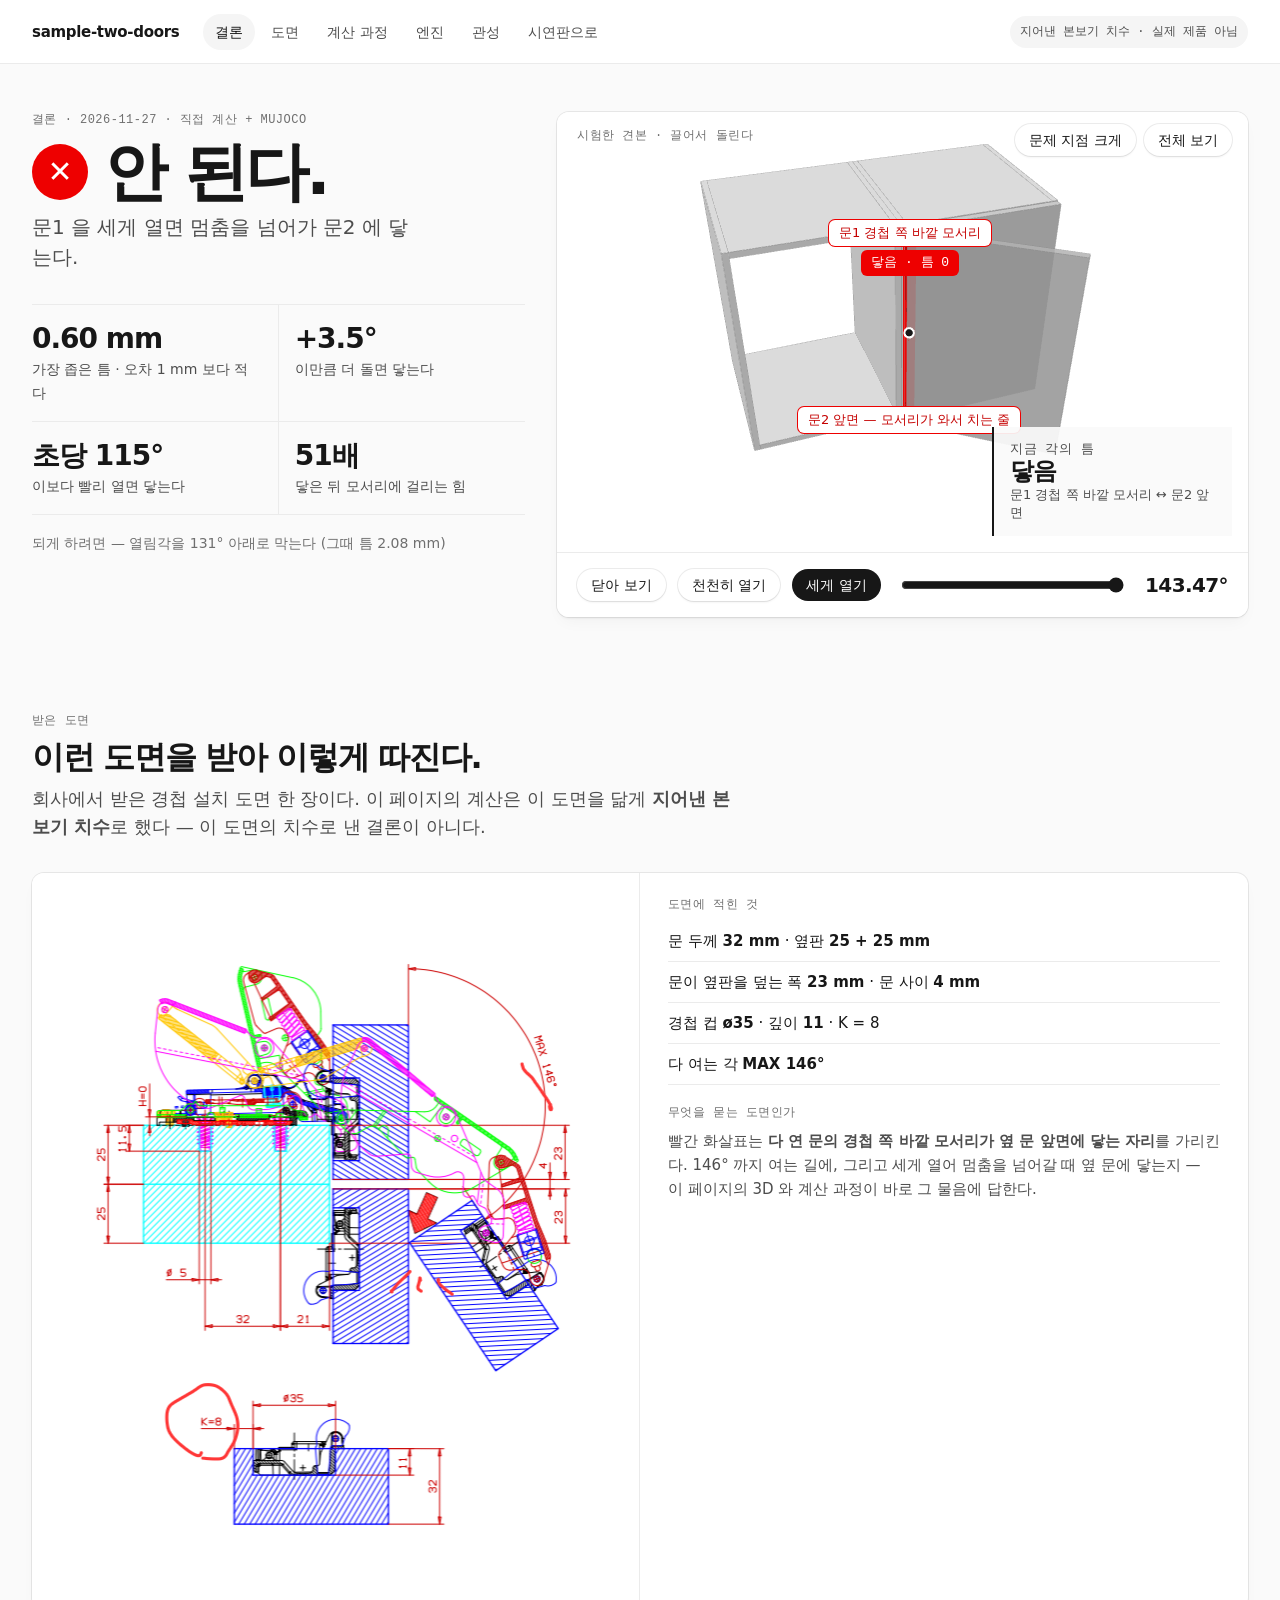
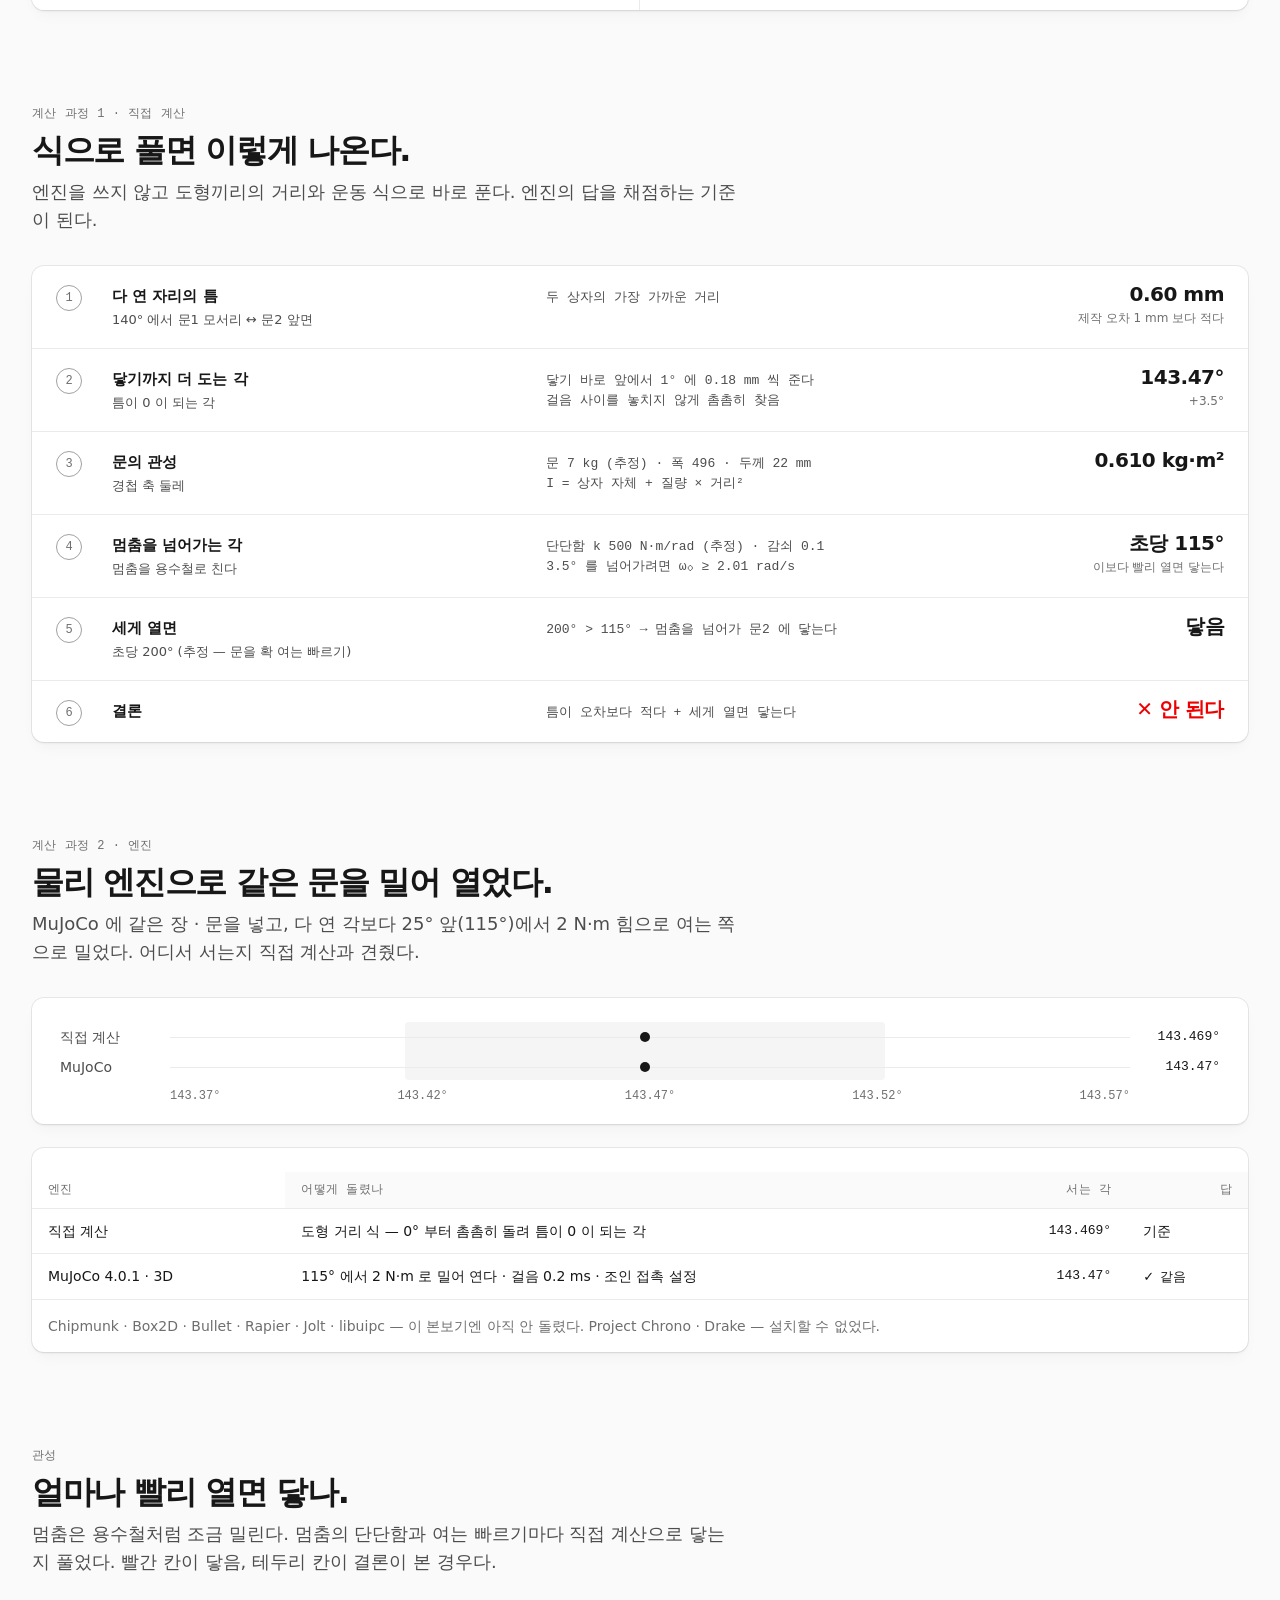
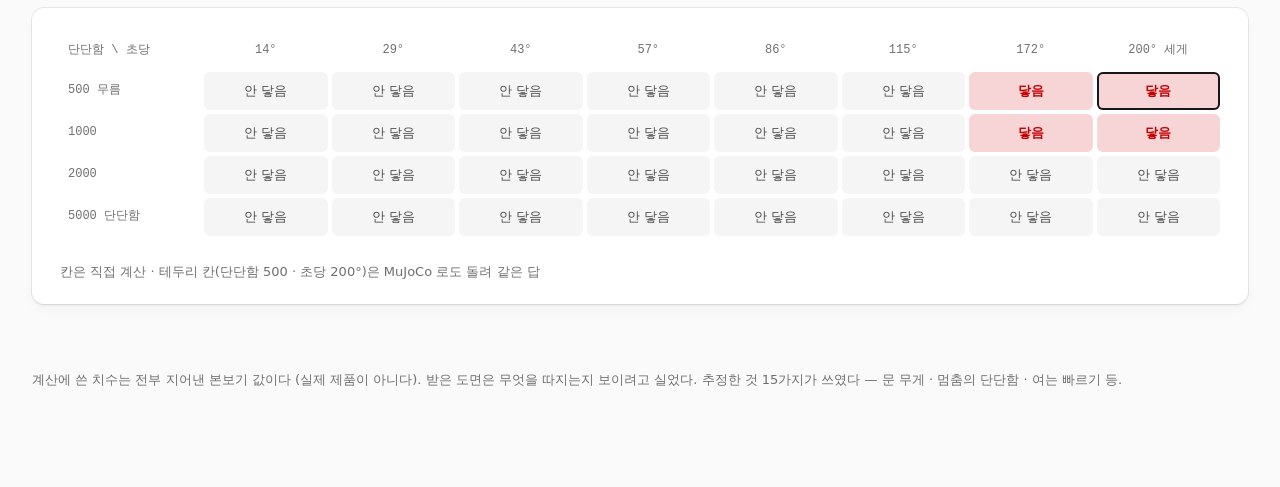
==== commit 76112c9d: "결과 페이지 시안에 받은 도면 — 경첩 설치 도면 한 장과 적힌 치수 · 무엇을 묻는 도면인가, 계산은 지어낸 본보기 치수라고 밝힘 · 사진 정보와 끝의 덧붙은 자료는 떼고 실음 " ====
--- a/result/index.html
+++ b/result/index.html
@@ -103,6 +103,13 @@
 .foot{padding:0 28px 20px;font-size:13px;color:var(--mute)}
 .note-end{margin-top:64px;font-size:13px;color:var(--mute)}
 
+.drawing{display:grid;grid-template-columns:minmax(0,1fr) minmax(0,1fr);gap:0}
+.drawing figure{margin:0;padding:24px;background:#fff;border-right:1px solid var(--hair);display:flex;justify-content:center}
+.drawing img{max-width:100%;height:auto;display:block}
+.drawing .read{padding:24px 28px}
+.drawing ul{list-style:none;margin:8px 0 0}
+.drawing li{padding:8px 0;border-bottom:1px solid var(--hair);font-size:15px}
+.drawing .read p:not(.eyebrow){font-size:15px;line-height:24px;color:var(--body);margin-top:8px}
 /* 휴대폰 — 한 줄로 쌓는다 (3D → 막대 → 계산 과정 → 엔진 → 관성) */
 .scroll-x{overflow-x:auto;-webkit-overflow-scrolling:touch}
 @media (max-width:760px){
@@ -141,13 +148,14 @@
  .grid{grid-template-columns:58px repeat(8,1fr);gap:2px;padding:12px}
  .grid div{font-size:10px;line-height:14px;padding:8px 1px;border-radius:4px}
  .grid .h{font-size:9px}
+ .drawing{grid-template-columns:1fr}.drawing figure{border-right:0;border-bottom:1px solid var(--hair);padding:12px}.drawing .read{padding:16px}
  .foot,.pins{padding-left:16px;padding-right:16px}
 }
 </style></head><body>
 
 <nav>
   <b>sample-two-doors</b>
-  <div class="links"><a class="on" href="#top">결론</a><a href="#calc">계산 과정</a><a href="#engines">엔진</a><a href="#inertia">관성</a><a href="../">시연판으로</a></div>
+  <div class="links"><a class="on" href="#top">결론</a><a href="#drawing">도면</a><a href="#calc">계산 과정</a><a href="#engines">엔진</a><a href="#inertia">관성</a><a href="../">시연판으로</a></div>
   <span class="badge">지어낸 본보기 치수 · 실제 제품 아님</span>
 </nav>
 
@@ -181,6 +189,26 @@
       </div>
     </div>
   </div>
+
+  <section class="band" id="drawing">
+    <p class="eyebrow">받은 도면</p>
+    <h2>이런 도면을 받아 이렇게 따진다.</h2>
+    <p class="sub">회사에서 받은 경첩 설치 도면 한 장이다. 이 페이지의 계산은 이 도면을 닮게 <b>지어낸 본보기 치수</b>로 했다 — 이 도면의 치수로 낸 결론이 아니다.</p>
+    <div class="card drawing">
+      <figure><img src="./drawing.png" width="509" height="689" alt="경첩 설치 도면 — 위에서 본 단면. 두꺼운 문 두 짝이 옆판을 덮고, 다 연 문의 모서리가 옆 문 앞면에 닿는 자리에 빨간 화살표가 있다" loading="lazy"></figure>
+      <div class="read">
+        <p class="eyebrow">도면에 적힌 것</p>
+        <ul>
+          <li>문 두께 <b>32 mm</b> · 옆판 <b>25 + 25 mm</b></li>
+          <li>문이 옆판을 덮는 폭 <b>23 mm</b> · 문 사이 <b>4 mm</b></li>
+          <li>경첩 컵 <b>ø35</b> · 깊이 <b>11</b> · K = 8</li>
+          <li>다 여는 각 <b>MAX 146°</b></li>
+        </ul>
+        <p class="eyebrow" style="margin-top:20px">무엇을 묻는 도면인가</p>
+        <p>빨간 화살표는 <b>다 연 문의 경첩 쪽 바깥 모서리가 옆 문 앞면에 닿는 자리</b>를 가리킨다. 146° 까지 여는 길에, 그리고 세게 열어 멈춤을 넘어갈 때 옆 문에 닿는지 — 이 페이지의 3D 와 계산 과정이 바로 그 물음에 답한다.</p>
+      </div>
+    </div>
+  </section>
 
   <section class="band" id="calc">
     <p class="eyebrow">계산 과정 1 · 직접 계산</p>
@@ -232,7 +260,7 @@
     </div>
   </section>
 
-  <p class="note-end">치수는 전부 지어낸 본보기 값이다 (실제 제품이 아니다). 추정한 것 15가지가 쓰였다 — 문 무게 · 멈춤의 단단함 · 여는 빠르기 등.</p>
+  <p class="note-end">계산에 쓴 치수는 전부 지어낸 본보기 값이다 (실제 제품이 아니다). 받은 도면은 무엇을 따지는지 보이려고 실었다. 추정한 것 15가지가 쓰였다 — 문 무게 · 멈춤의 단단함 · 여는 빠르기 등.</p>
 </main>
 <script type="importmap">{"imports":{"three":"../vendor/three.module.js","three/addons/controls/OrbitControls.js":"../vendor/controls/OrbitControls.js"}}</script>
 <script type="module" src="./result3d.js?v=3"></script>
